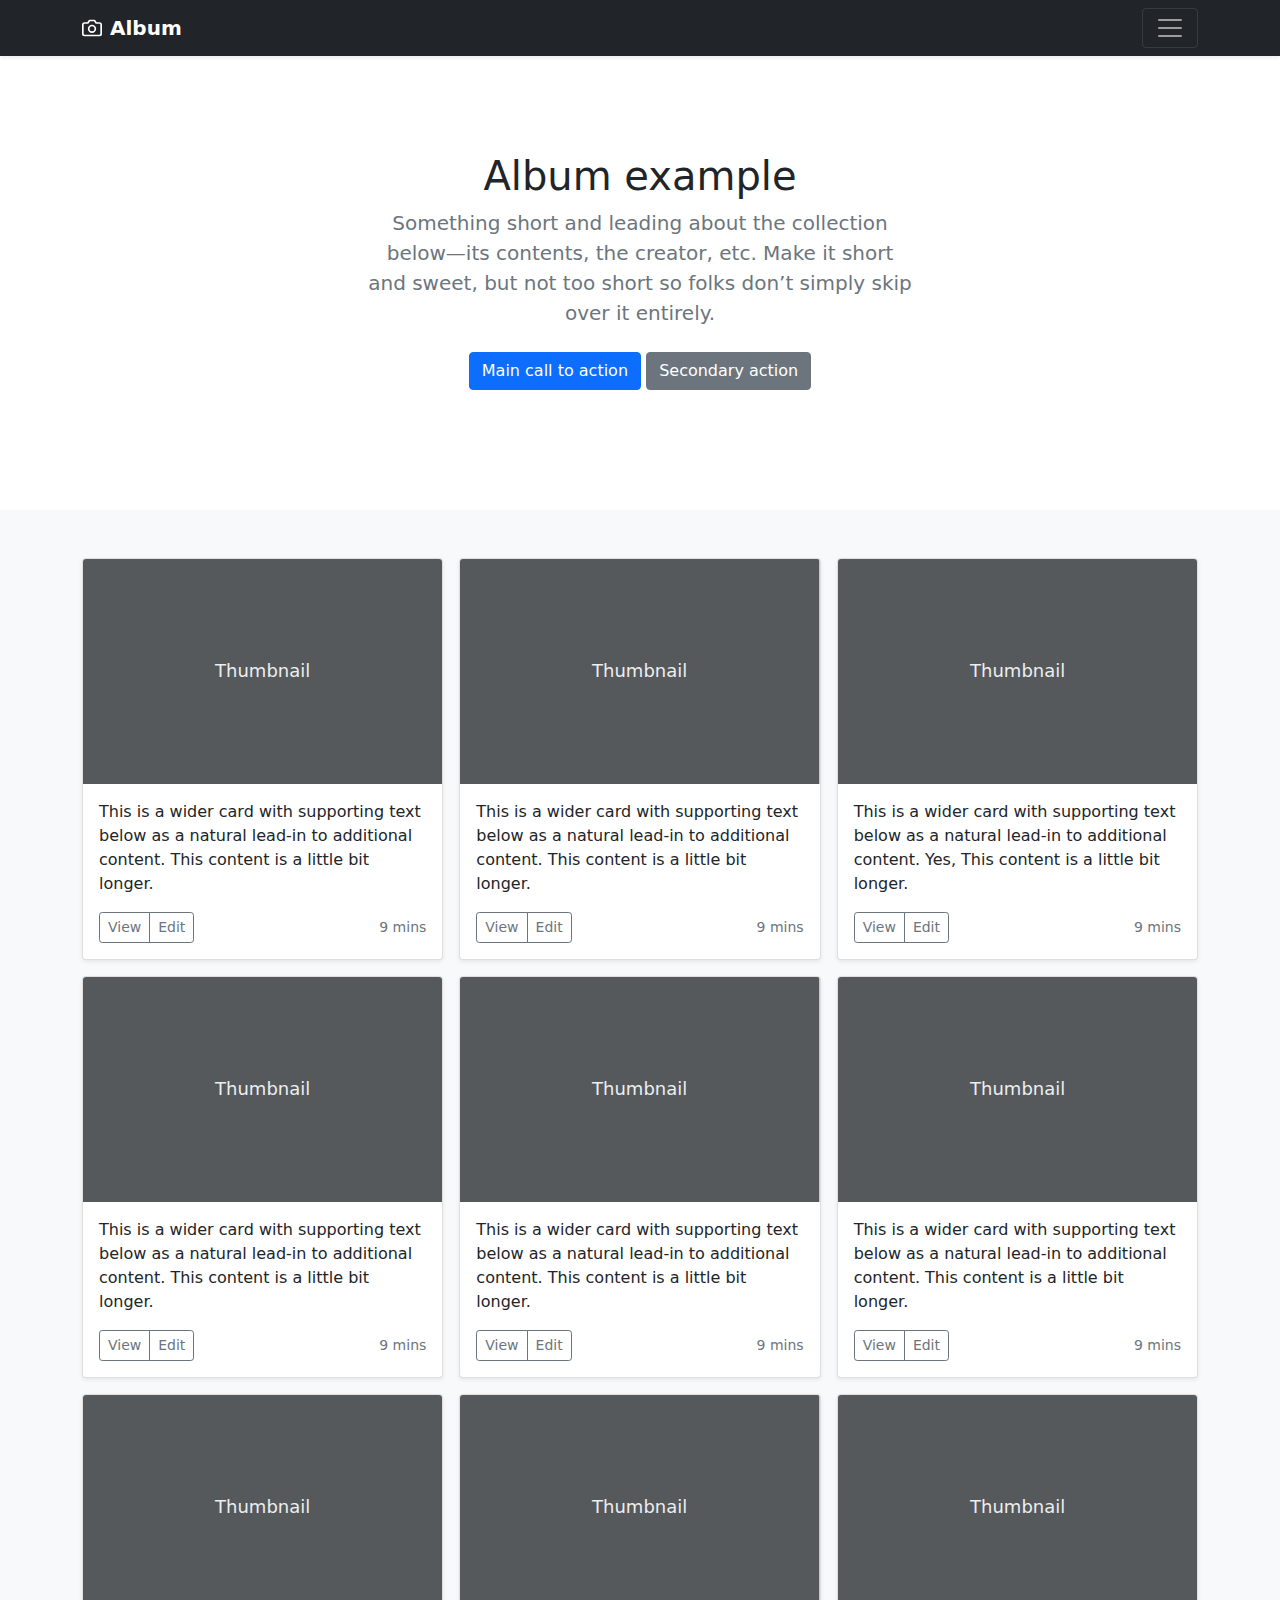
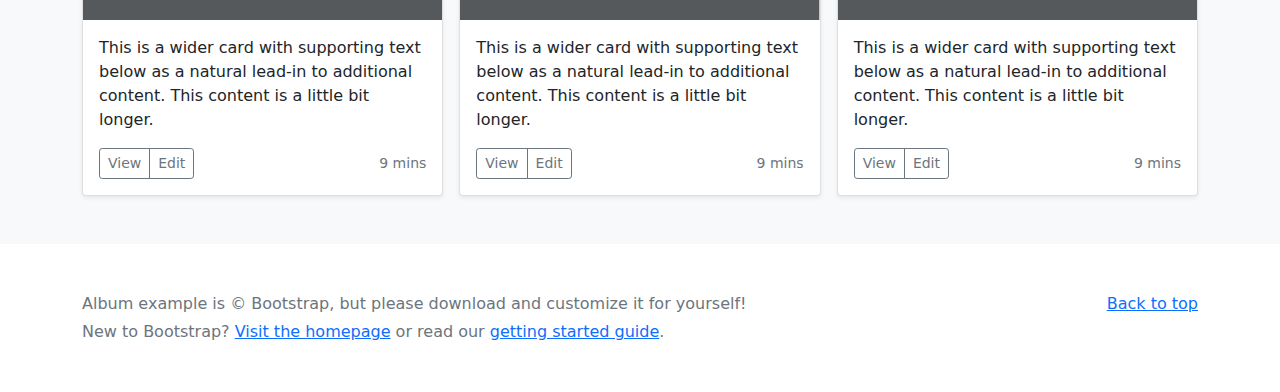
==== bootstrap-5.1.3-examples/album/index.html @ 7b40374b "this is a commit message" ====
<!doctype html>
<html lang="en">
  <head>
    <meta charset="utf-8">
    <meta name="viewport" content="width=device-width, initial-scale=1">
    <meta name="description" content="">
    <meta name="author" content="Mark Otto, Jacob Thornton, and Bootstrap contributors">
    <meta name="generator" content="Hugo 0.88.1">
    <title>Album example · Bootstrap v5.1</title>

    <link rel="canonical" href="https://getbootstrap.com/docs/5.1/examples/album/">

    

    <!-- Bootstrap core CSS -->
<link href="../assets/dist/css/bootstrap.min.css" rel="stylesheet">

    <style>
      .bd-placeholder-img {
        font-size: 1.125rem;
        text-anchor: middle;
        -webkit-user-select: none;
        -moz-user-select: none;
        user-select: none;
      }

      @media (min-width: 768px) {
        .bd-placeholder-img-lg {
          font-size: 3.5rem;
        }
      }
    </style>

    
  </head>
  <body>
    
<header>
  <div class="collapse bg-dark" id="navbarHeader">
    <div class="container">
      <div class="row">
        <div class="col-sm-8 col-md-7 py-4">
          <h4 class="text-white">About</h4>
          <p class="text-muted">Add some information about the album below, the author, or any other background context. Make it a few sentences long so folks can pick up some informative tidbits. Then, link them off to some social networking sites or contact information.</p>
        </div>
        <div class="col-sm-4 offset-md-1 py-4">
          <h4 class="text-white">Contact</h4>
          <ul class="list-unstyled">
            <li><a href="#" class="text-white">Follow on Twitter</a></li>
            <li><a href="#" class="text-white">Like on Facebook</a></li>
            <li><a href="#" class="text-white">Email me</a></li>
          </ul>
        </div>
      </div>
    </div>
  </div>
  <div class="navbar navbar-dark bg-dark shadow-sm">
    <div class="container">
      <a href="#" class="navbar-brand d-flex align-items-center">
        <svg xmlns="http://www.w3.org/2000/svg" width="20" height="20" fill="none" stroke="currentColor" stroke-linecap="round" stroke-linejoin="round" stroke-width="2" aria-hidden="true" class="me-2" viewBox="0 0 24 24"><path d="M23 19a2 2 0 0 1-2 2H3a2 2 0 0 1-2-2V8a2 2 0 0 1 2-2h4l2-3h6l2 3h4a2 2 0 0 1 2 2z"/><circle cx="12" cy="13" r="4"/></svg>
        <strong>Album</strong>
      </a>
      <button class="navbar-toggler" type="button" data-bs-toggle="collapse" data-bs-target="#navbarHeader" aria-controls="navbarHeader" aria-expanded="false" aria-label="Toggle navigation">
        <span class="navbar-toggler-icon"></span>
      </button>
    </div>
  </div>
</header>

<main>

  <section class="py-5 text-center container">
    <div class="row py-lg-5">
      <div class="col-lg-6 col-md-8 mx-auto">
        <h1 class="fw-light">Album example</h1>
        <p class="lead text-muted">Something short and leading about the collection below—its contents, the creator, etc. Make it short and sweet, but not too short so folks don’t simply skip over it entirely.</p>
        <p>
          <a href="#" class="btn btn-primary my-2">Main call to action</a>
          <a href="#" class="btn btn-secondary my-2">Secondary action</a>
        </p>
      </div>
    </div>
  </section>

  <div class="album py-5 bg-light">
    <div class="container">

      <div class="row row-cols-1 row-cols-sm-2 row-cols-md-3 g-3">
        <div class="col">
          <div class="card shadow-sm">
            <svg class="bd-placeholder-img card-img-top" width="100%" height="225" xmlns="http://www.w3.org/2000/svg" role="img" aria-label="Placeholder: Thumbnail" preserveAspectRatio="xMidYMid slice" focusable="false"><title>Placeholder</title><rect width="100%" height="100%" fill="#55595c"/><text x="50%" y="50%" fill="#eceeef" dy=".3em">Thumbnail</text></svg>

            <div class="card-body">
              <p class="card-text">This is a wider card with supporting text below as a natural lead-in to additional content. This content is a little bit longer.</p>
              <div class="d-flex justify-content-between align-items-center">
                <div class="btn-group">
                  <button type="button" class="btn btn-sm btn-outline-secondary">View</button>
                  <button type="button" class="btn btn-sm btn-outline-secondary">Edit</button>
                </div>
                <small class="text-muted">9 mins</small>
              </div>
            </div>
          </div>
        </div>
        <div class="col">
          <div class="card shadow-sm">
            <svg class="bd-placeholder-img card-img-top" width="100%" height="225" xmlns="http://www.w3.org/2000/svg" role="img" aria-label="Placeholder: Thumbnail" preserveAspectRatio="xMidYMid slice" focusable="false"><title>Placeholder</title><rect width="100%" height="100%" fill="#55595c"/><text x="50%" y="50%" fill="#eceeef" dy=".3em">Thumbnail</text></svg>

            <div class="card-body">
              <p class="card-text">This is a wider card with supporting text below as a natural lead-in to additional content. This content is a little bit longer.</p>
              <div class="d-flex justify-content-between align-items-center">
                <div class="btn-group">
                  <button type="button" class="btn btn-sm btn-outline-secondary">View</button>
                  <button type="button" class="btn btn-sm btn-outline-secondary">Edit</button>
                </div>
                <small class="text-muted">9 mins</small>
              </div>
            </div>
          </div>
        </div>
        <div class="col">
          <div class="card shadow-sm">
            <svg class="bd-placeholder-img card-img-top" width="100%" height="225" xmlns="http://www.w3.org/2000/svg" role="img" aria-label="Placeholder: Thumbnail" preserveAspectRatio="xMidYMid slice" focusable="false"><title>Placeholder</title><rect width="100%" height="100%" fill="#55595c"/><text x="50%" y="50%" fill="#eceeef" dy=".3em">Thumbnail</text></svg>

            <div class="card-body">
              <p class="card-text">This is a wider card with supporting text below as a natural lead-in to additional content. Yes, This content is a little bit longer.</p>
              <div class="d-flex justify-content-between align-items-center">
                <div class="btn-group">
                  <button type="button" class="btn btn-sm btn-outline-secondary">View</button>
                  <button type="button" class="btn btn-sm btn-outline-secondary">Edit</button>
                </div>
                <small class="text-muted">9 mins</small>
              </div>
            </div>
          </div>
        </div>

        <div class="col">
          <div class="card shadow-sm">
            <svg class="bd-placeholder-img card-img-top" width="100%" height="225" xmlns="http://www.w3.org/2000/svg" role="img" aria-label="Placeholder: Thumbnail" preserveAspectRatio="xMidYMid slice" focusable="false"><title>Placeholder</title><rect width="100%" height="100%" fill="#55595c"/><text x="50%" y="50%" fill="#eceeef" dy=".3em">Thumbnail</text></svg>

            <div class="card-body">
              <p class="card-text">This is a wider card with supporting text below as a natural lead-in to additional content. This content is a little bit longer.</p>
              <div class="d-flex justify-content-between align-items-center">
                <div class="btn-group">
                  <button type="button" class="btn btn-sm btn-outline-secondary">View</button>
                  <button type="button" class="btn btn-sm btn-outline-secondary">Edit</button>
                </div>
                <small class="text-muted">9 mins</small>
              </div>
            </div>
          </div>
        </div>
        <div class="col">
          <div class="card shadow-sm">
            <svg class="bd-placeholder-img card-img-top" width="100%" height="225" xmlns="http://www.w3.org/2000/svg" role="img" aria-label="Placeholder: Thumbnail" preserveAspectRatio="xMidYMid slice" focusable="false"><title>Placeholder</title><rect width="100%" height="100%" fill="#55595c"/><text x="50%" y="50%" fill="#eceeef" dy=".3em">Thumbnail</text></svg>

            <div class="card-body">
              <p class="card-text">This is a wider card with supporting text below as a natural lead-in to additional content. This content is a little bit longer.</p>
              <div class="d-flex justify-content-between align-items-center">
                <div class="btn-group">
                  <button type="button" class="btn btn-sm btn-outline-secondary">View</button>
                  <button type="button" class="btn btn-sm btn-outline-secondary">Edit</button>
                </div>
                <small class="text-muted">9 mins</small>
              </div>
            </div>
          </div>
        </div>
        <div class="col">
          <div class="card shadow-sm">
            <svg class="bd-placeholder-img card-img-top" width="100%" height="225" xmlns="http://www.w3.org/2000/svg" role="img" aria-label="Placeholder: Thumbnail" preserveAspectRatio="xMidYMid slice" focusable="false"><title>Placeholder</title><rect width="100%" height="100%" fill="#55595c"/><text x="50%" y="50%" fill="#eceeef" dy=".3em">Thumbnail</text></svg>

            <div class="card-body">
              <p class="card-text">This is a wider card with supporting text below as a natural lead-in to additional content. This content is a little bit longer.</p>
              <div class="d-flex justify-content-between align-items-center">
                <div class="btn-group">
                  <button type="button" class="btn btn-sm btn-outline-secondary">View</button>
                  <button type="button" class="btn btn-sm btn-outline-secondary">Edit</button>
                </div>
                <small class="text-muted">9 mins</small>
              </div>
            </div>
          </div>
        </div>

        <div class="col">
          <div class="card shadow-sm">
            <svg class="bd-placeholder-img card-img-top" width="100%" height="225" xmlns="http://www.w3.org/2000/svg" role="img" aria-label="Placeholder: Thumbnail" preserveAspectRatio="xMidYMid slice" focusable="false"><title>Placeholder</title><rect width="100%" height="100%" fill="#55595c"/><text x="50%" y="50%" fill="#eceeef" dy=".3em">Thumbnail</text></svg>

            <div class="card-body">
              <p class="card-text">This is a wider card with supporting text below as a natural lead-in to additional content. This content is a little bit longer.</p>
              <div class="d-flex justify-content-between align-items-center">
                <div class="btn-group">
                  <button type="button" class="btn btn-sm btn-outline-secondary">View</button>
                  <button type="button" class="btn btn-sm btn-outline-secondary">Edit</button>
                </div>
                <small class="text-muted">9 mins</small>
              </div>
            </div>
          </div>
        </div>
        <div class="col">
          <div class="card shadow-sm">
            <svg class="bd-placeholder-img card-img-top" width="100%" height="225" xmlns="http://www.w3.org/2000/svg" role="img" aria-label="Placeholder: Thumbnail" preserveAspectRatio="xMidYMid slice" focusable="false"><title>Placeholder</title><rect width="100%" height="100%" fill="#55595c"/><text x="50%" y="50%" fill="#eceeef" dy=".3em">Thumbnail</text></svg>

            <div class="card-body">
              <p class="card-text">This is a wider card with supporting text below as a natural lead-in to additional content. This content is a little bit longer.</p>
              <div class="d-flex justify-content-between align-items-center">
                <div class="btn-group">
                  <button type="button" class="btn btn-sm btn-outline-secondary">View</button>
                  <button type="button" class="btn btn-sm btn-outline-secondary">Edit</button>
                </div>
                <small class="text-muted">9 mins</small>
              </div>
            </div>
          </div>
        </div>
        <div class="col">
          <div class="card shadow-sm">
            <svg class="bd-placeholder-img card-img-top" width="100%" height="225" xmlns="http://www.w3.org/2000/svg" role="img" aria-label="Placeholder: Thumbnail" preserveAspectRatio="xMidYMid slice" focusable="false"><title>Placeholder</title><rect width="100%" height="100%" fill="#55595c"/><text x="50%" y="50%" fill="#eceeef" dy=".3em">Thumbnail</text></svg>

            <div class="card-body">
              <p class="card-text">This is a wider card with supporting text below as a natural lead-in to additional content. This content is a little bit longer.</p>
              <div class="d-flex justify-content-between align-items-center">
                <div class="btn-group">
                  <button type="button" class="btn btn-sm btn-outline-secondary">View</button>
                  <button type="button" class="btn btn-sm btn-outline-secondary">Edit</button>
                </div>
                <small class="text-muted">9 mins</small>
              </div>
            </div>
          </div>
        </div>
      </div>
    </div>
  </div>

</main>

<footer class="text-muted py-5">
  <div class="container">
    <p class="float-end mb-1">
      <a href="#">Back to top</a>
    </p>
    <p class="mb-1">Album example is &copy; Bootstrap, but please download and customize it for yourself!</p>
    <p class="mb-0">New to Bootstrap? <a href="/">Visit the homepage</a> or read our <a href="../getting-started/introduction/">getting started guide</a>.</p>
  </div>
</footer>


    <script src="../assets/dist/js/bootstrap.bundle.min.js"></script>

      
  </body>
</html>
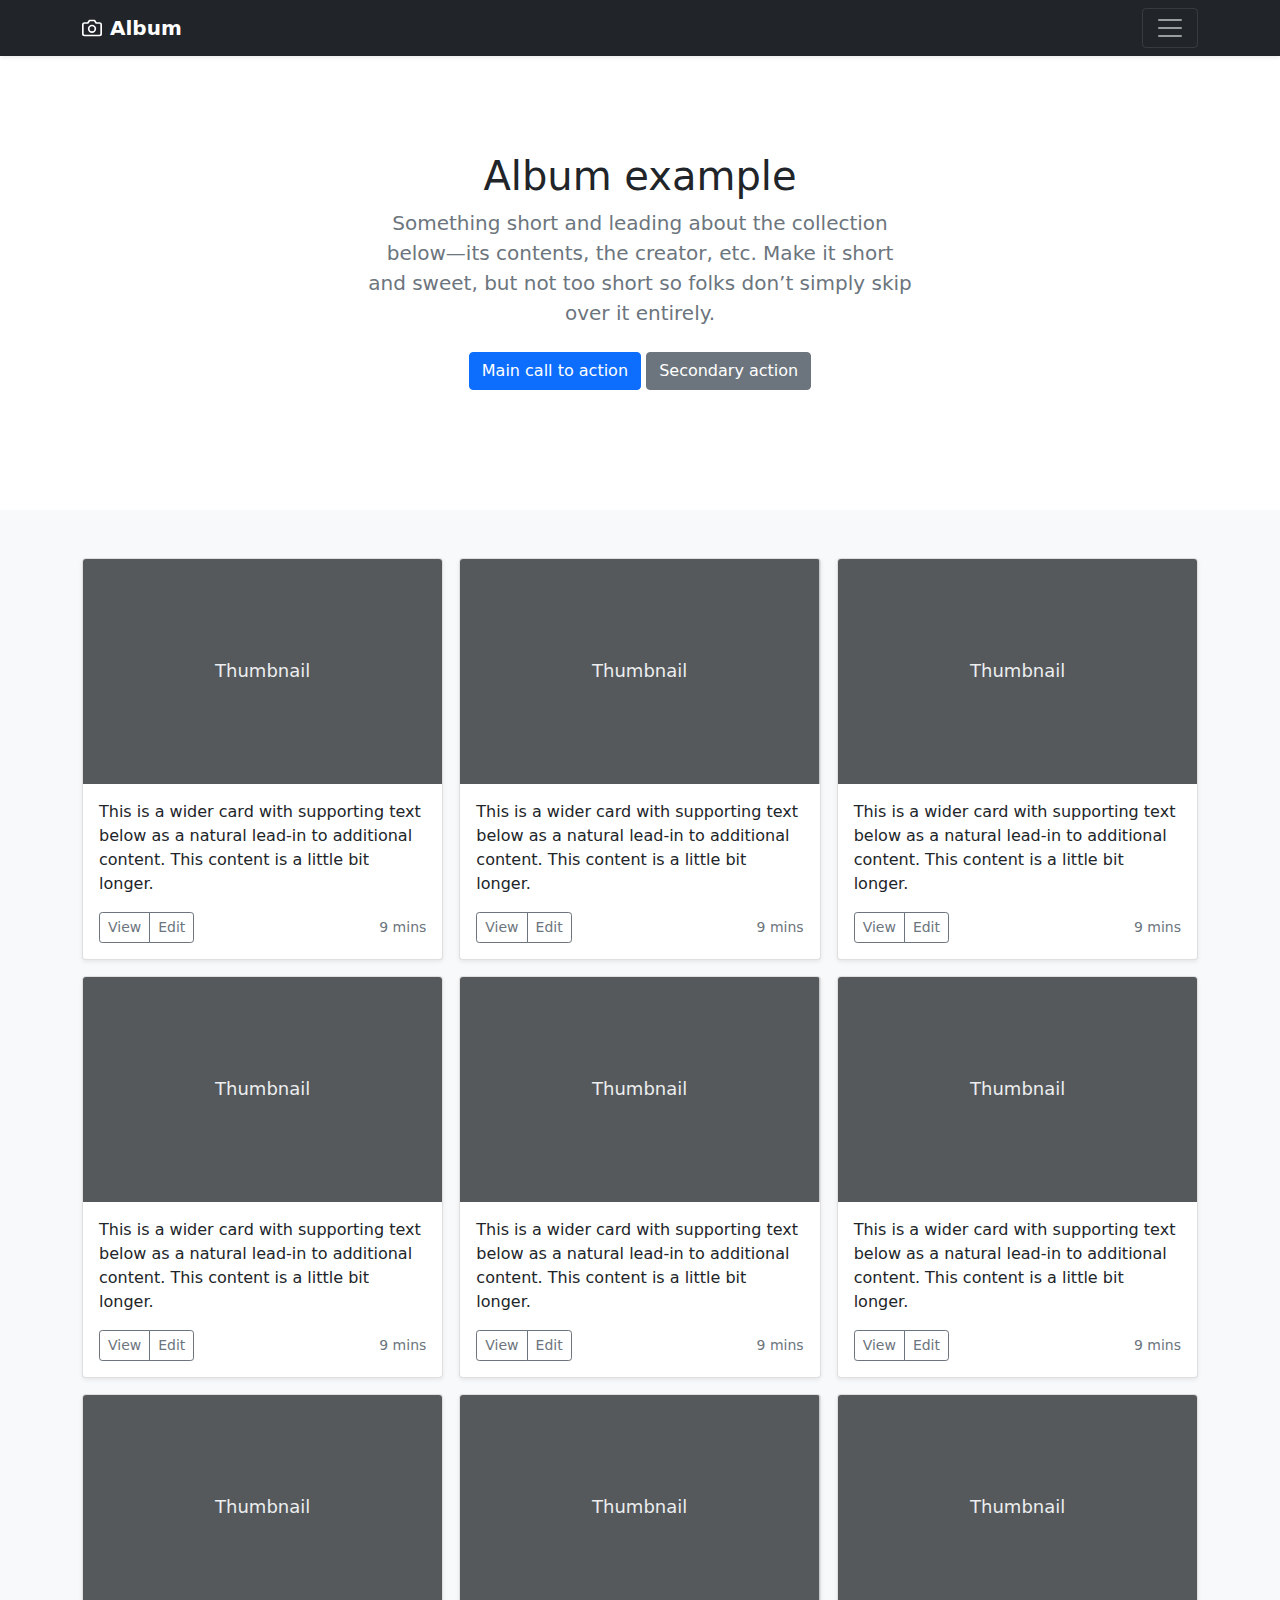
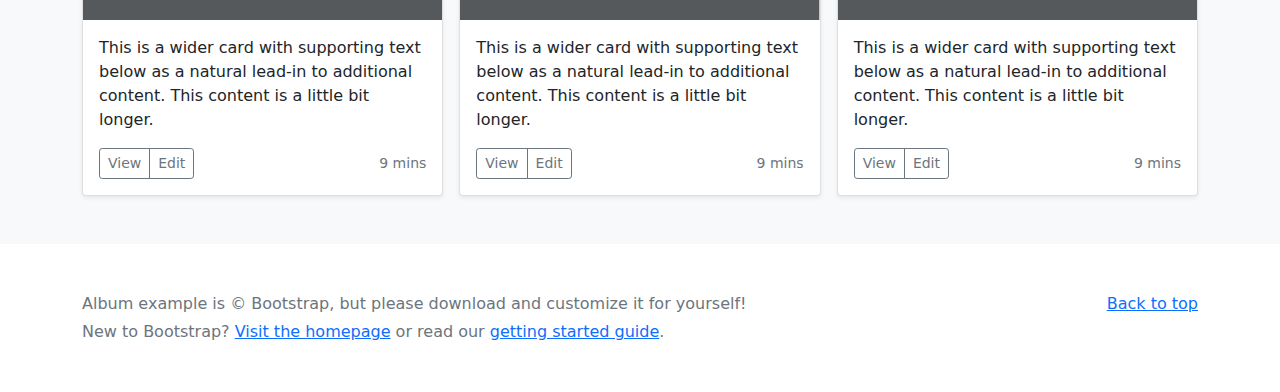
==== commit bc570785: "yesthisisit" ====
--- a/bootstrap-5.1.3-examples/album/index.html
+++ b/bootstrap-5.1.3-examples/album/index.html
@@ -41,7 +41,7 @@
       <div class="row">
         <div class="col-sm-8 col-md-7 py-4">
           <h4 class="text-white">About</h4>
-          <p class="text-muted">Add some information about the album below, the author, or any other background context. Make it a few sentences long so folks can pick up some informative tidbits. Then, link them off to some social networking sites or contact information.</p>
+          <p class="text-muted">Add some information about yes album below, the author, or any other background context. Make it a few sentences long so folks can pick up some informative tidbits. Then, link them off to some social networking sites or contact information.</p>
         </div>
         <div class="col-sm-4 offset-md-1 py-4">
           <h4 class="text-white">Contact</h4>
@@ -123,7 +123,7 @@
             <svg class="bd-placeholder-img card-img-top" width="100%" height="225" xmlns="http://www.w3.org/2000/svg" role="img" aria-label="Placeholder: Thumbnail" preserveAspectRatio="xMidYMid slice" focusable="false"><title>Placeholder</title><rect width="100%" height="100%" fill="#55595c"/><text x="50%" y="50%" fill="#eceeef" dy=".3em">Thumbnail</text></svg>
 
             <div class="card-body">
-              <p class="card-text">This is a wider card with supporting text below as a natural lead-in to additional content. Yes, This content is a little bit longer.</p>
+              <p class="card-text">This is a wider card with supporting text below as a natural lead-in to additional content. This content is a little bit longer.</p>
               <div class="d-flex justify-content-between align-items-center">
                 <div class="btn-group">
                   <button type="button" class="btn btn-sm btn-outline-secondary">View</button>
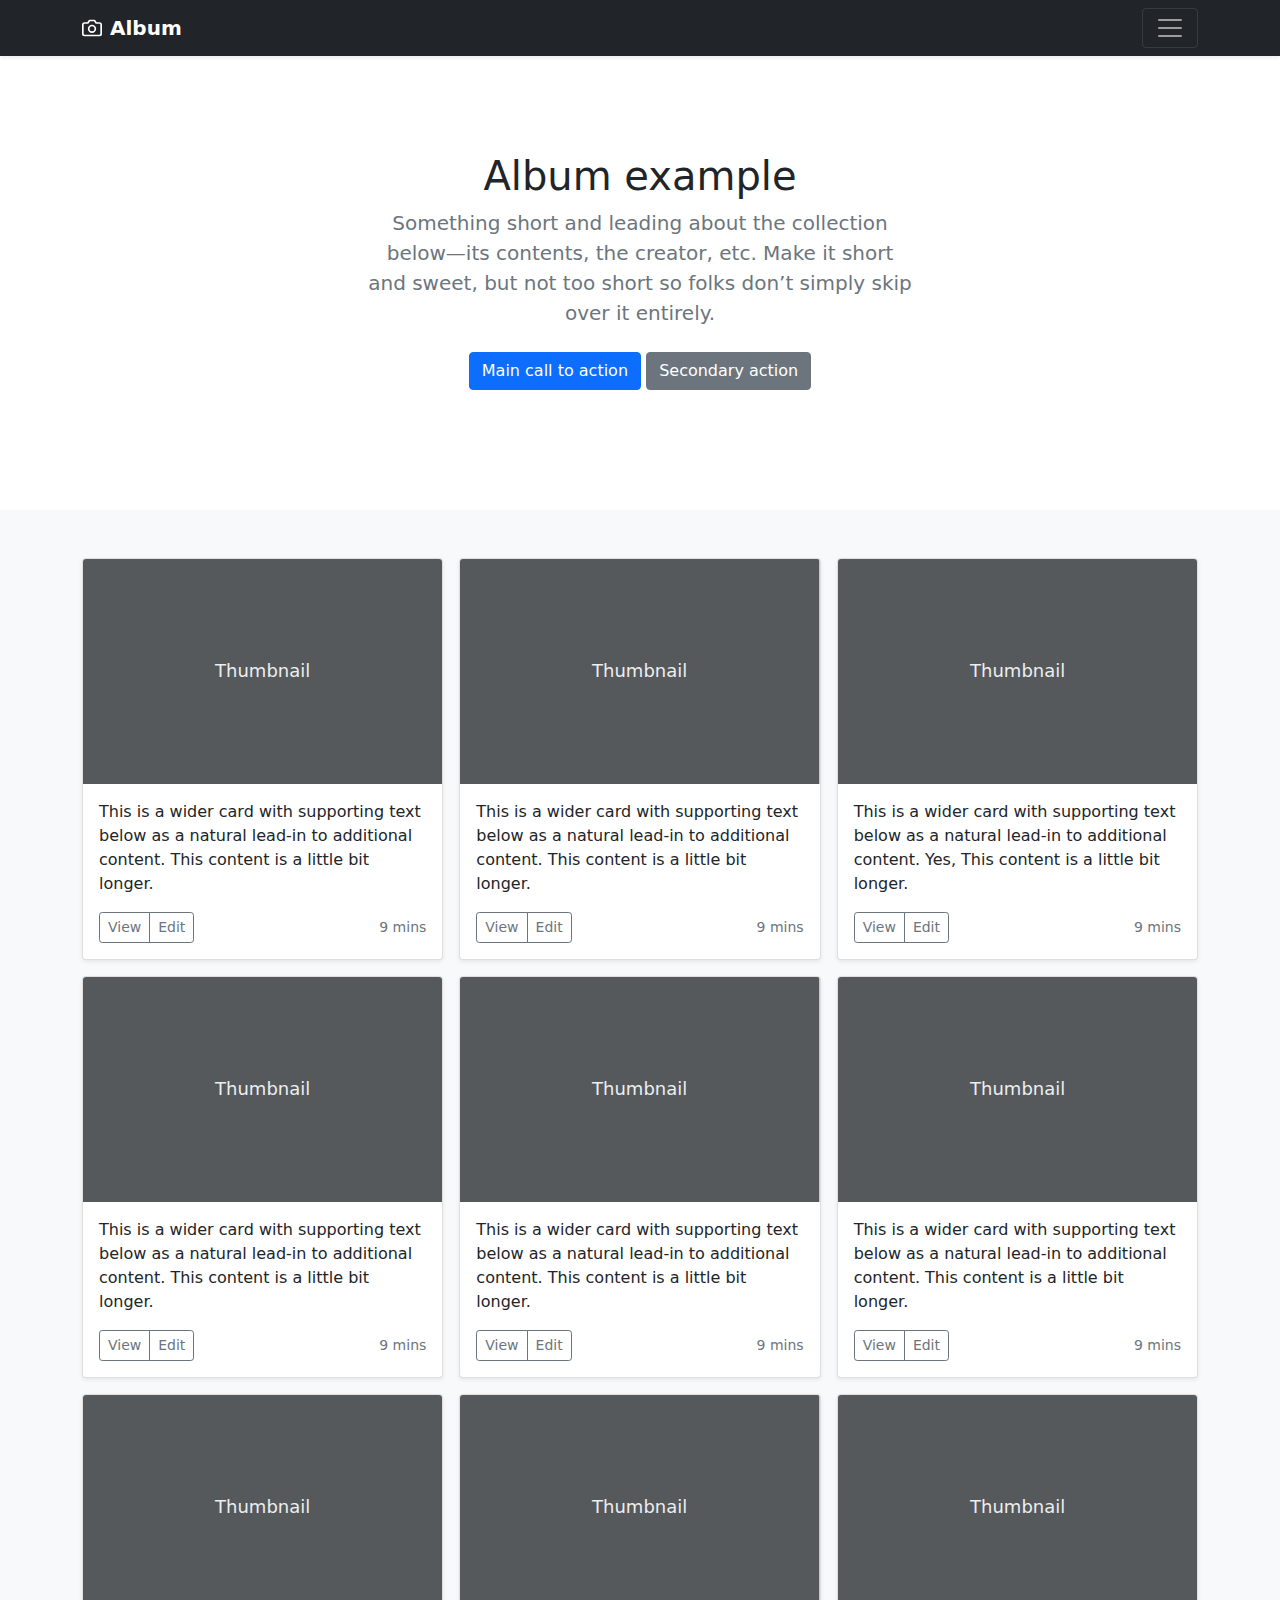
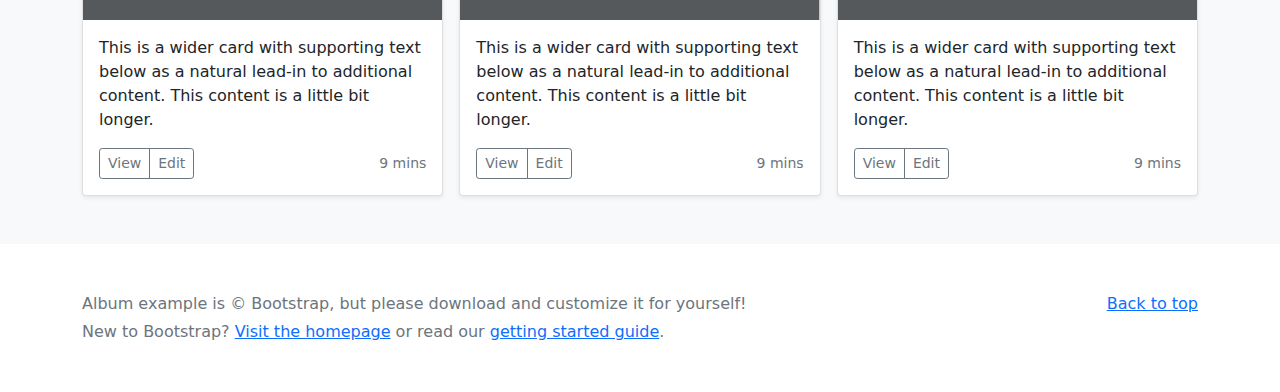
==== commit 8ce1b81c: "Merge branch 'main' of https://github.com/TheLazyJoker/websitedesign" ====
--- a/bootstrap-5.1.3-examples/album/index.html
+++ b/bootstrap-5.1.3-examples/album/index.html
@@ -123,7 +123,7 @@
             <svg class="bd-placeholder-img card-img-top" width="100%" height="225" xmlns="http://www.w3.org/2000/svg" role="img" aria-label="Placeholder: Thumbnail" preserveAspectRatio="xMidYMid slice" focusable="false"><title>Placeholder</title><rect width="100%" height="100%" fill="#55595c"/><text x="50%" y="50%" fill="#eceeef" dy=".3em">Thumbnail</text></svg>
 
             <div class="card-body">
-              <p class="card-text">This is a wider card with supporting text below as a natural lead-in to additional content. This content is a little bit longer.</p>
+              <p class="card-text">This is a wider card with supporting text below as a natural lead-in to additional content. Yes, This content is a little bit longer.</p>
               <div class="d-flex justify-content-between align-items-center">
                 <div class="btn-group">
                   <button type="button" class="btn btn-sm btn-outline-secondary">View</button>
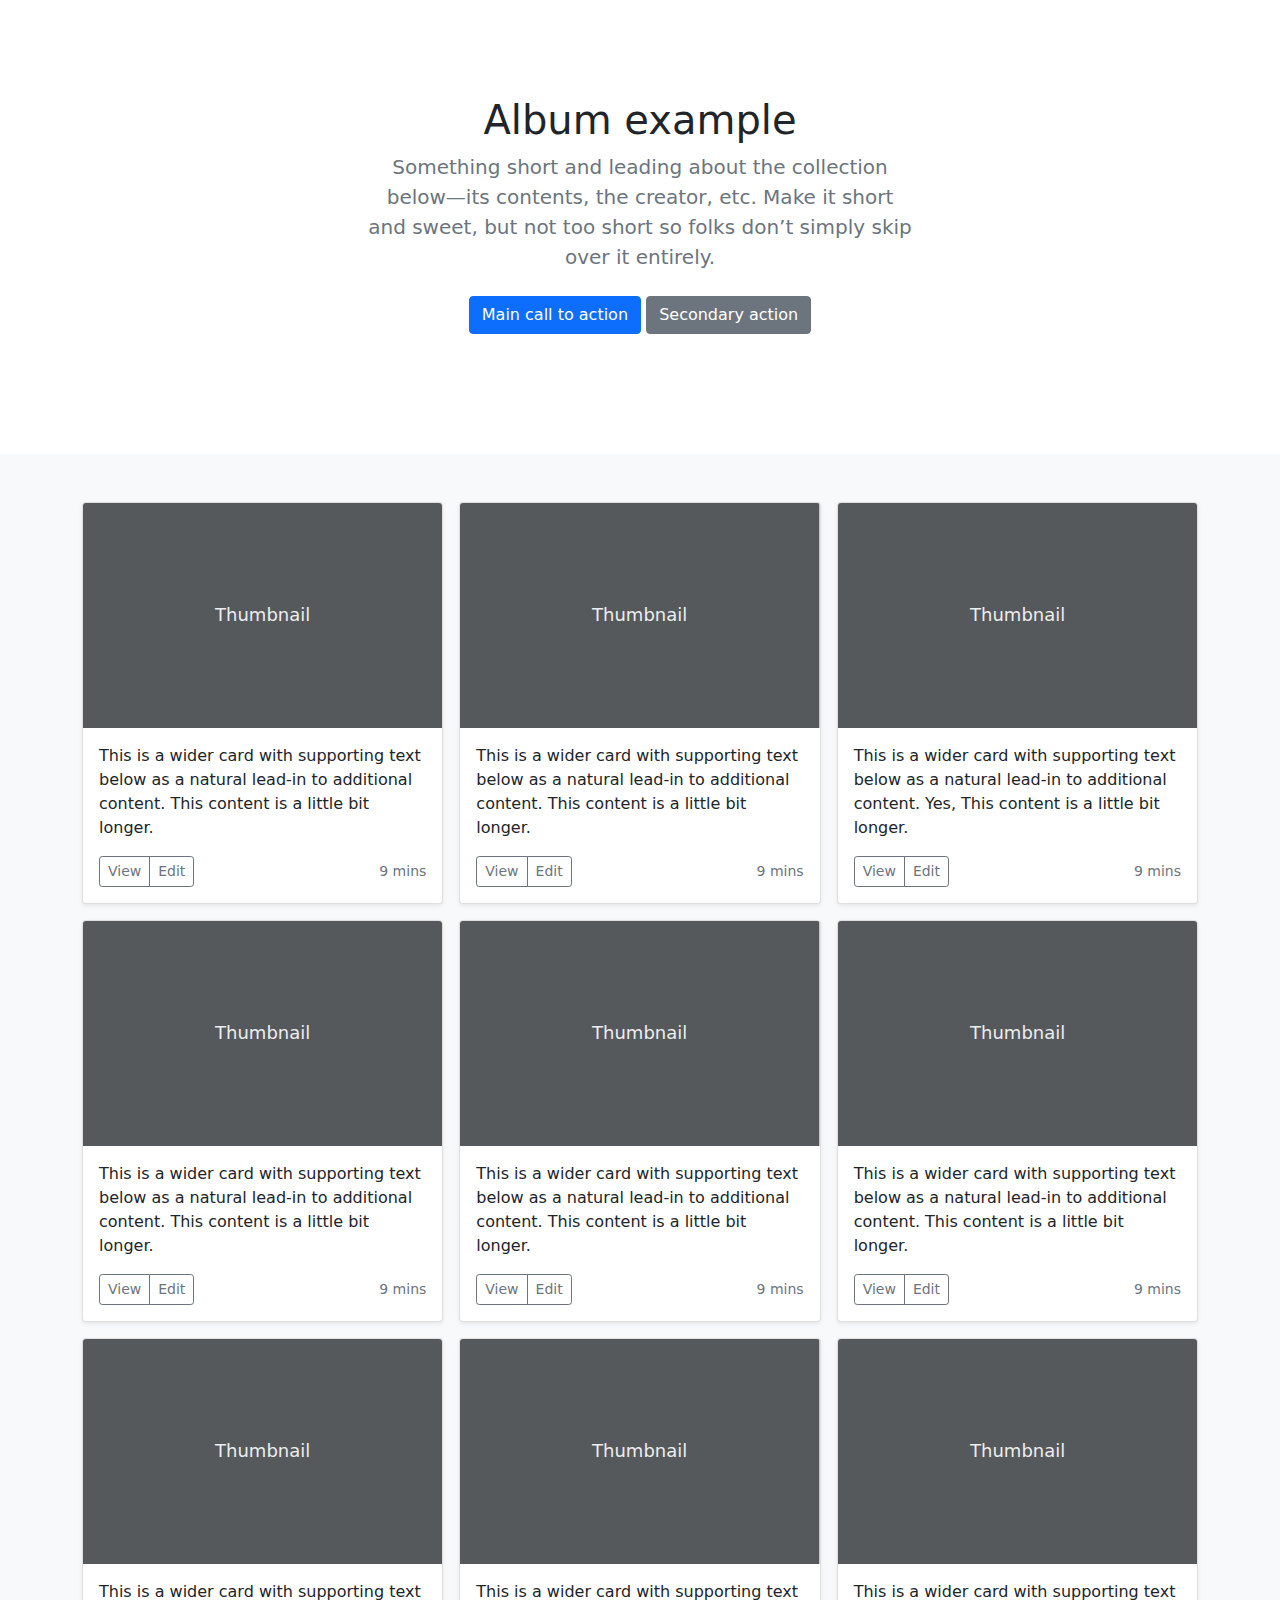
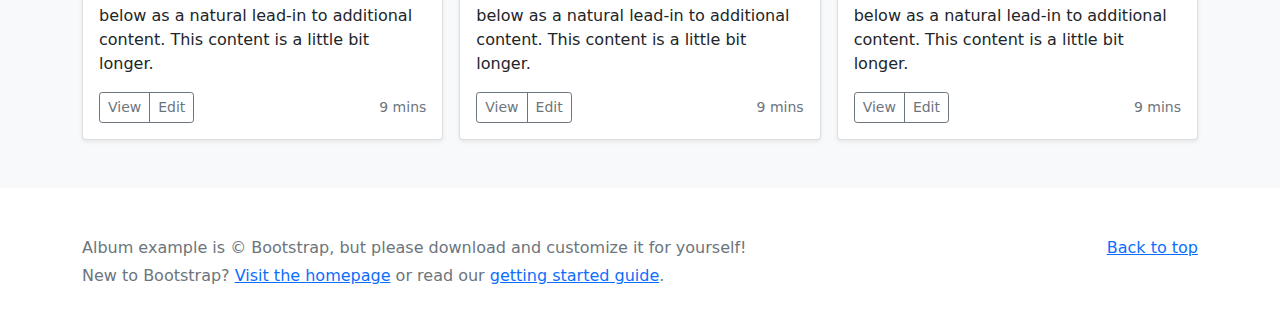
==== commit 3f55d395: "no header" ====
--- a/bootstrap-5.1.3-examples/album/index.html
+++ b/bootstrap-5.1.3-examples/album/index.html
@@ -9,6 +9,8 @@
     <title>Album example · Bootstrap v5.1</title>
 
     <link rel="canonical" href="https://getbootstrap.com/docs/5.1/examples/album/">
+    <script src="https://cdn.jsdelivr.net/npm/bootstrap@5.1.3/dist/js/bootstrap.bundle.min.js" integrity="sha384-ka7Sk0Gln4gmtz2MlQnikT1wXgYsOg+OMhuP+IlRH9sENBO0LRn5q+8nbTov4+1p" crossorigin="anonymous"></script>
+
 
     
 
@@ -35,37 +37,7 @@
   </head>
   <body>
     
-<header>
-  <div class="collapse bg-dark" id="navbarHeader">
-    <div class="container">
-      <div class="row">
-        <div class="col-sm-8 col-md-7 py-4">
-          <h4 class="text-white">About</h4>
-          <p class="text-muted">Add some information about yes album below, the author, or any other background context. Make it a few sentences long so folks can pick up some informative tidbits. Then, link them off to some social networking sites or contact information.</p>
-        </div>
-        <div class="col-sm-4 offset-md-1 py-4">
-          <h4 class="text-white">Contact</h4>
-          <ul class="list-unstyled">
-            <li><a href="#" class="text-white">Follow on Twitter</a></li>
-            <li><a href="#" class="text-white">Like on Facebook</a></li>
-            <li><a href="#" class="text-white">Email me</a></li>
-          </ul>
-        </div>
-      </div>
-    </div>
-  </div>
-  <div class="navbar navbar-dark bg-dark shadow-sm">
-    <div class="container">
-      <a href="#" class="navbar-brand d-flex align-items-center">
-        <svg xmlns="http://www.w3.org/2000/svg" width="20" height="20" fill="none" stroke="currentColor" stroke-linecap="round" stroke-linejoin="round" stroke-width="2" aria-hidden="true" class="me-2" viewBox="0 0 24 24"><path d="M23 19a2 2 0 0 1-2 2H3a2 2 0 0 1-2-2V8a2 2 0 0 1 2-2h4l2-3h6l2 3h4a2 2 0 0 1 2 2z"/><circle cx="12" cy="13" r="4"/></svg>
-        <strong>Album</strong>
-      </a>
-      <button class="navbar-toggler" type="button" data-bs-toggle="collapse" data-bs-target="#navbarHeader" aria-controls="navbarHeader" aria-expanded="false" aria-label="Toggle navigation">
-        <span class="navbar-toggler-icon"></span>
-      </button>
-    </div>
-  </div>
-</header>
+
 
 <main>
 
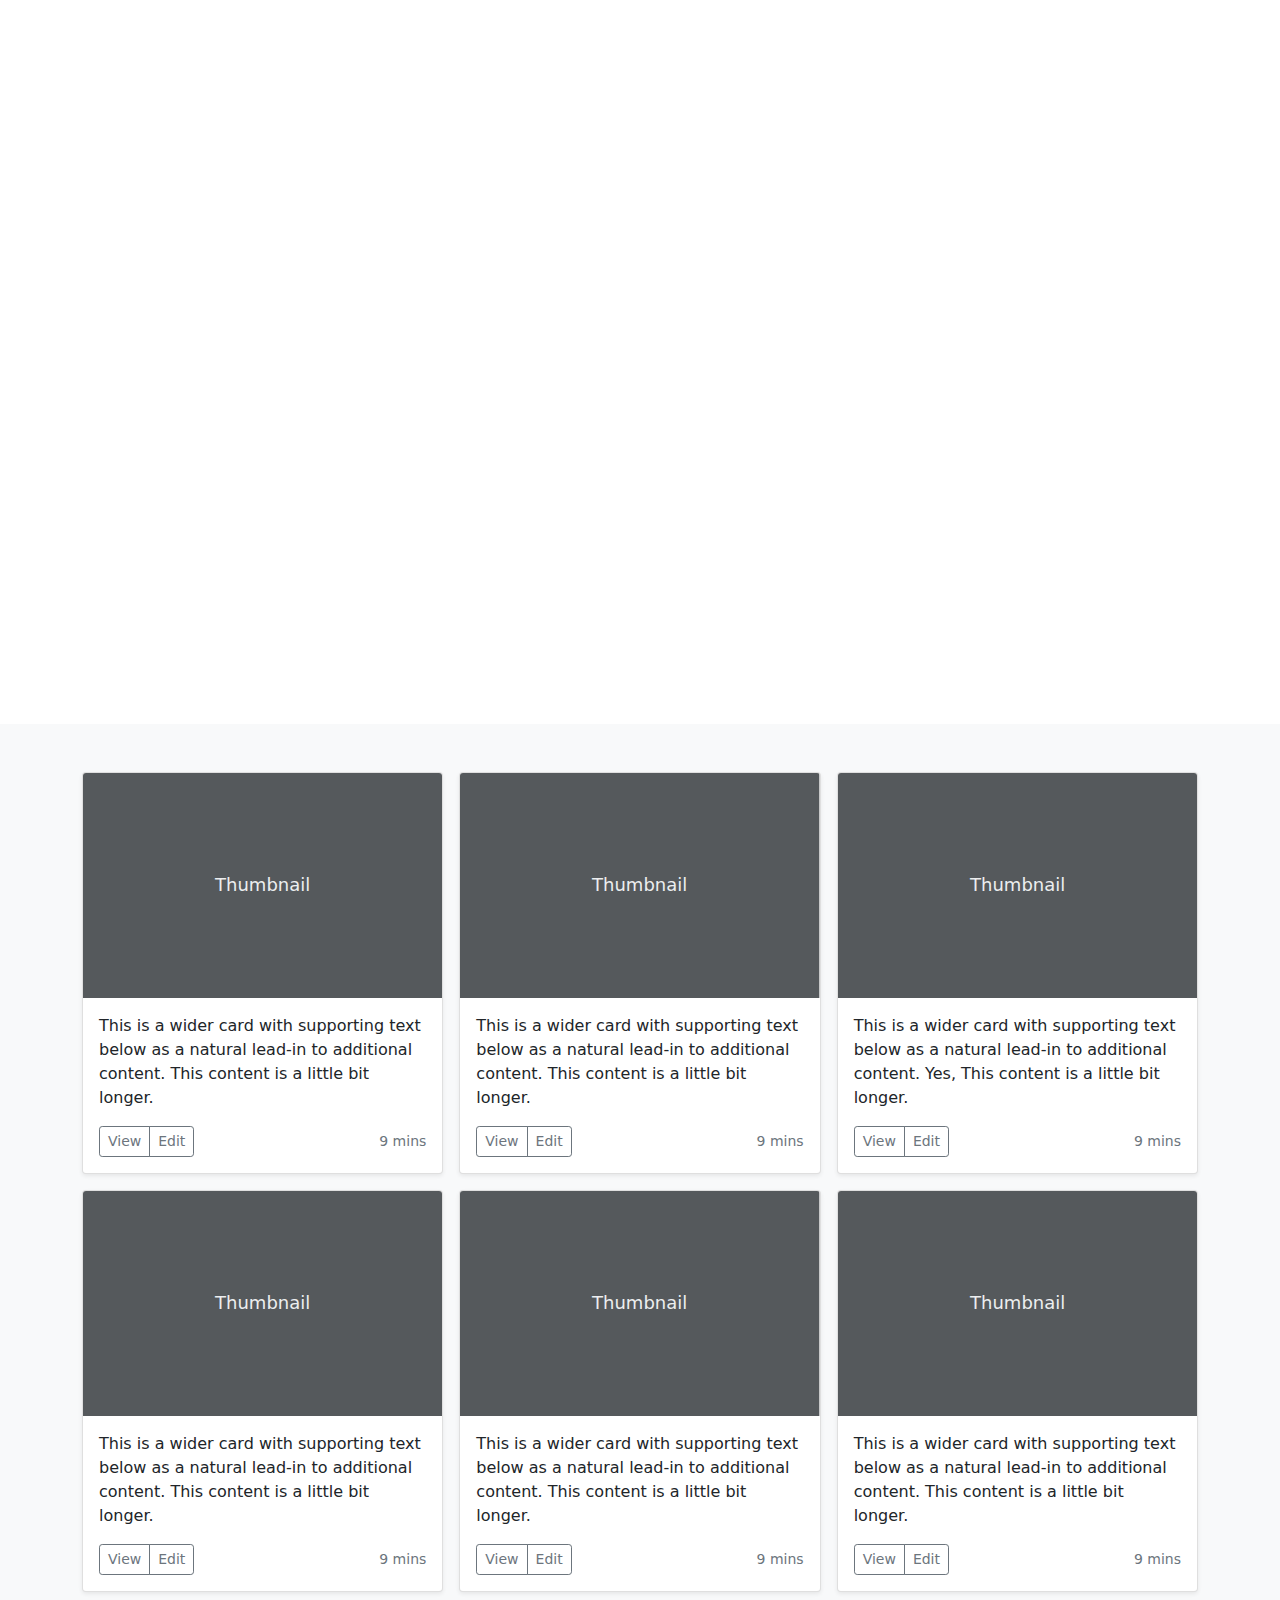
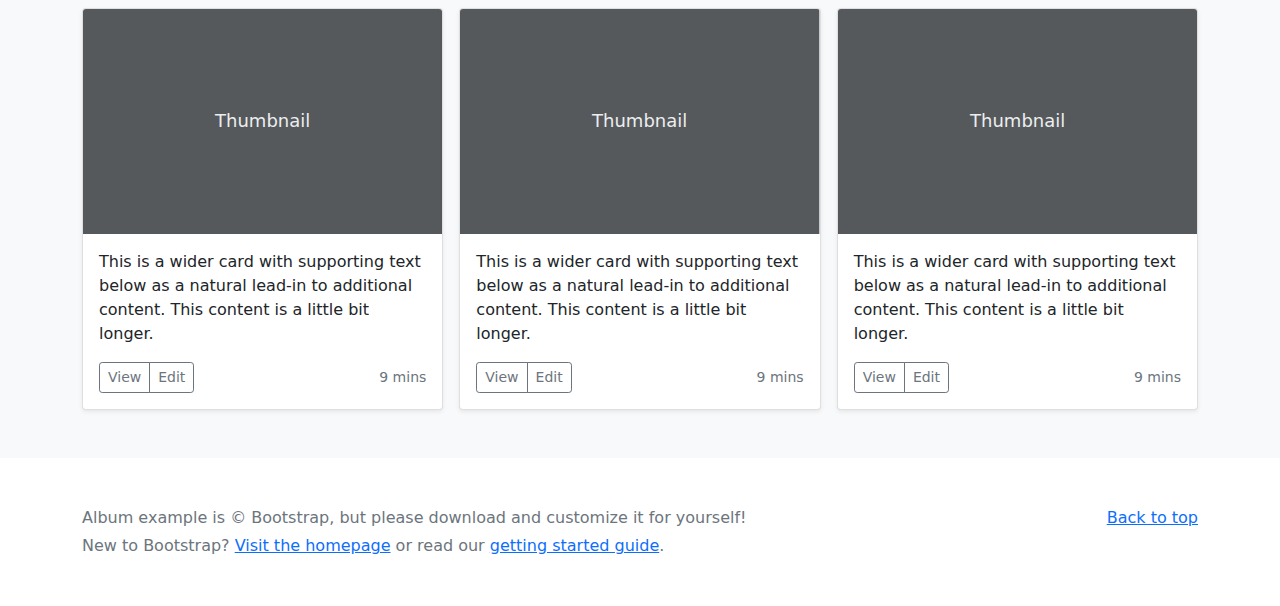
==== commit f68d99c8: "yes" ====
--- a/bootstrap-5.1.3-examples/album/index.html
+++ b/bootstrap-5.1.3-examples/album/index.html
@@ -42,17 +42,12 @@
 <main>
 
   <section class="py-5 text-center container">
-    <div class="row py-lg-5">
-      <div class="col-lg-6 col-md-8 mx-auto">
-        <h1 class="fw-light">Album example</h1>
-        <p class="lead text-muted">Something short and leading about the collection below—its contents, the creator, etc. Make it short and sweet, but not too short so folks don’t simply skip over it entirely.</p>
-        <p>
-          <a href="#" class="btn btn-primary my-2">Main call to action</a>
-          <a href="#" class="btn btn-secondary my-2">Secondary action</a>
-        </p>
-      </div>
+    <div class="ratio ratio-16x9">
+      <iframe width="560" height="315" src="https://www.youtube.com/embed/videoseries?list=PLsyvDWwjkTqtOmqAiTzzfHspTAztB-udL" frameborder="0" gesture="media" allow="encrypted-media" allowfullscreen></iframe>
     </div>
   </section>
+
+ 
 
   <div class="album py-5 bg-light">
     <div class="container">
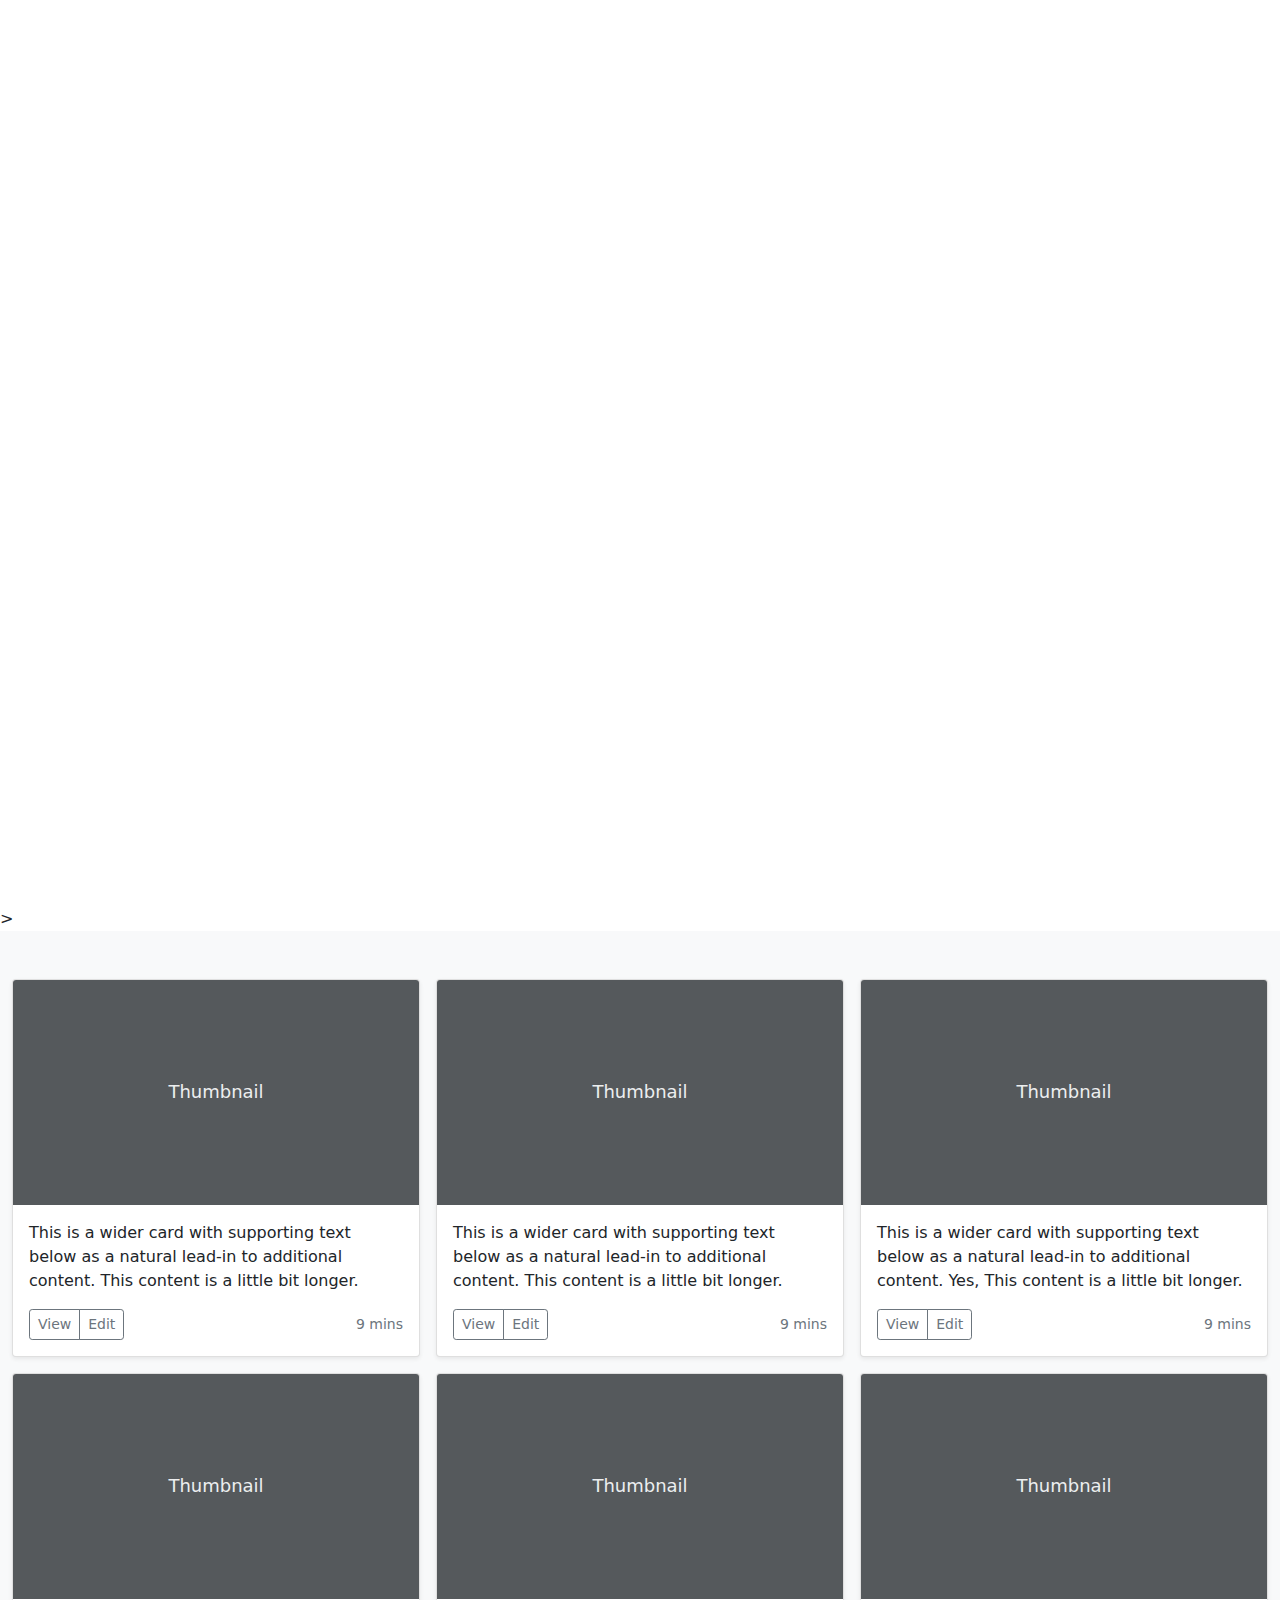
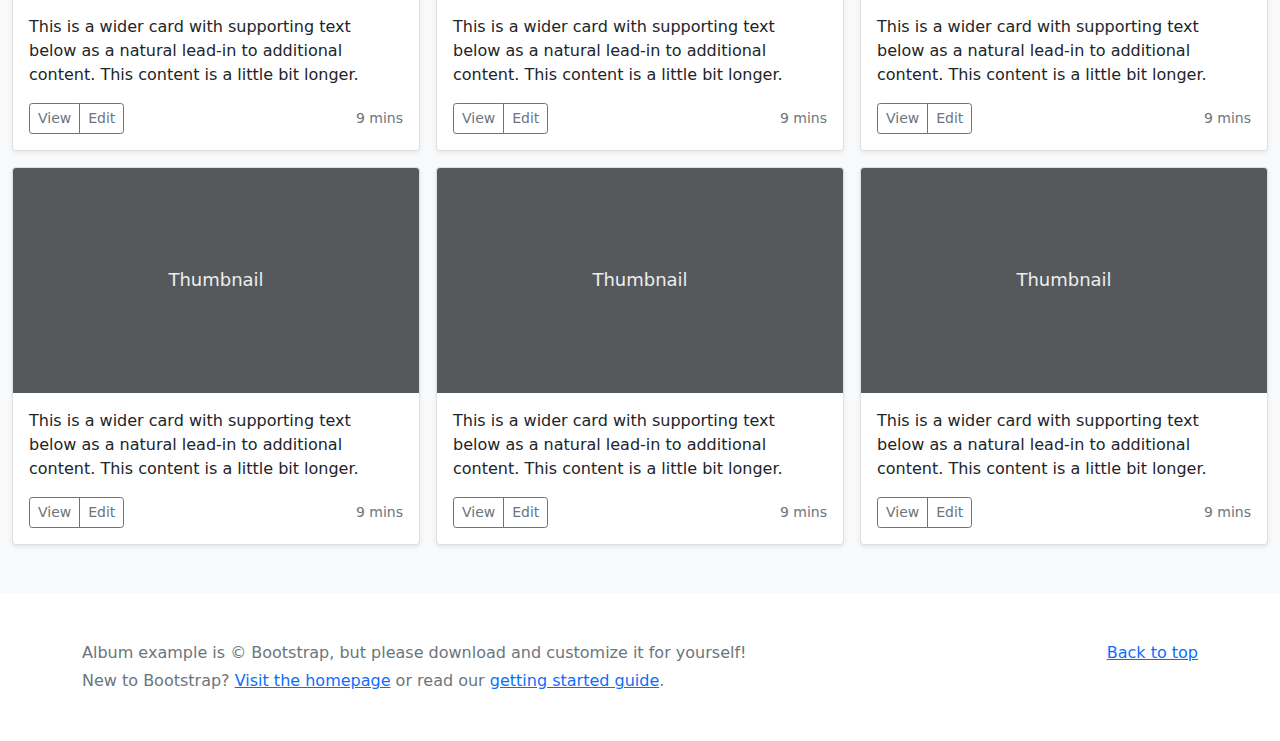
==== commit 1ded4b8d: "yesmate" ====
--- a/bootstrap-5.1.3-examples/album/index.html
+++ b/bootstrap-5.1.3-examples/album/index.html
@@ -31,26 +31,33 @@
           font-size: 3.5rem;
         }
       }
-    </style>
+      
+      #youtube-1{
+        width:100%!important;
+        height:100vh;
+        marign:0 ;
+        padding:0
+      }
+     
+      
+      </style>
 
     
   </head>
   <body>
+  <main>
     
-
-
-<main>
-
-  <section class="py-5 text-center container">
-    <div class="ratio ratio-16x9">
-      <iframe width="560" height="315" src="https://www.youtube.com/embed/videoseries?list=PLsyvDWwjkTqtOmqAiTzzfHspTAztB-udL" frameborder="0" gesture="media" allow="encrypted-media" allowfullscreen></iframe>
-    </div>
-  </section>
+  <div id="video" class="embed-video">
+    <div class="embed-container">
+      <iframe id="youtube-1" src="https://www.youtube.com/embed/JpQzMOhD5yE?autoplay=1&mute=1" title="YouTube video player" frameborder="0" allow="accelerometer; autoplay; clipboard-write; encrypted-media; gyroscope; picture-in-picture; web-share" allowfullscreen></iframe>
+    </div>>
+  </div>
+  
 
  
 
   <div class="album py-5 bg-light">
-    <div class="container">
+    <div class="container-fluid">
 
       <div class="row row-cols-1 row-cols-sm-2 row-cols-md-3 g-3">
         <div class="col">
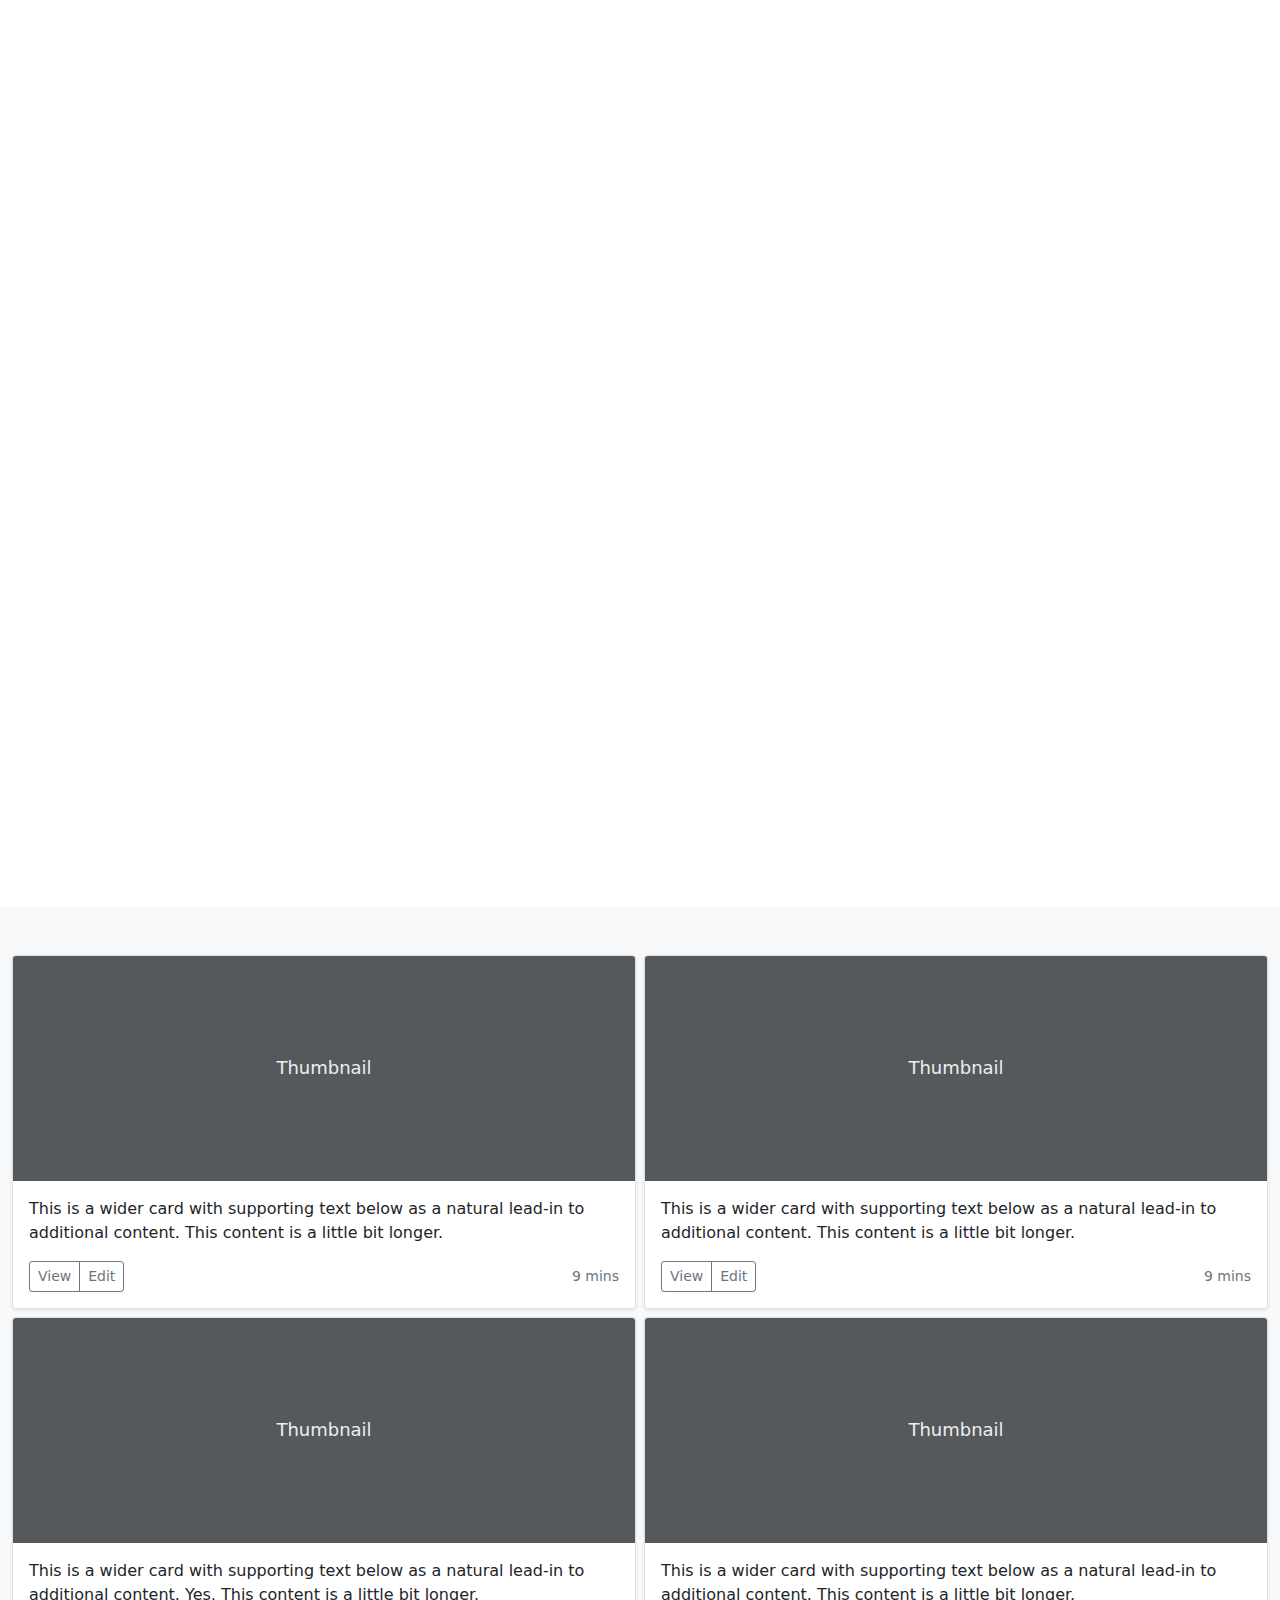
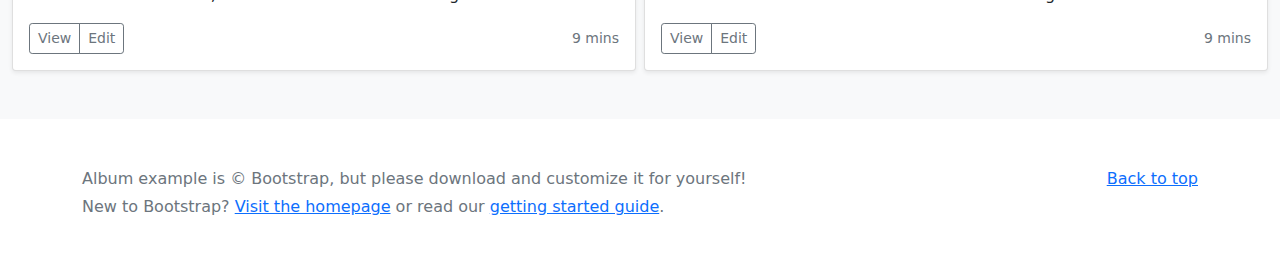
==== commit e90bf7f9: "yes" ====
--- a/bootstrap-5.1.3-examples/album/index.html
+++ b/bootstrap-5.1.3-examples/album/index.html
@@ -32,11 +32,15 @@
         }
       }
       
+      #video1-container{
+
+
+
+      }
+
       #youtube-1{
         width:100%!important;
         height:100vh;
-        marign:0 ;
-        padding:0
       }
      
       
@@ -47,19 +51,14 @@
   <body>
   <main>
     
-  <div id="video" class="embed-video">
-    <div class="embed-container">
+  <div class=".container-fluid">
       <iframe id="youtube-1" src="https://www.youtube.com/embed/JpQzMOhD5yE?autoplay=1&mute=1" title="YouTube video player" frameborder="0" allow="accelerometer; autoplay; clipboard-write; encrypted-media; gyroscope; picture-in-picture; web-share" allowfullscreen></iframe>
-    </div>>
   </div>
   
 
- 
-
   <div class="album py-5 bg-light">
     <div class="container-fluid">
-
-      <div class="row row-cols-1 row-cols-sm-2 row-cols-md-3 g-3">
+      <div class="row row-cols-1 row-cols-sm-2 g-2">
         <div class="col">
           <div class="card shadow-sm">
             <svg class="bd-placeholder-img card-img-top" width="100%" height="225" xmlns="http://www.w3.org/2000/svg" role="img" aria-label="Placeholder: Thumbnail" preserveAspectRatio="xMidYMid slice" focusable="false"><title>Placeholder</title><rect width="100%" height="100%" fill="#55595c"/><text x="50%" y="50%" fill="#eceeef" dy=".3em">Thumbnail</text></svg>
@@ -108,88 +107,6 @@
             </div>
           </div>
         </div>
-
-        <div class="col">
-          <div class="card shadow-sm">
-            <svg class="bd-placeholder-img card-img-top" width="100%" height="225" xmlns="http://www.w3.org/2000/svg" role="img" aria-label="Placeholder: Thumbnail" preserveAspectRatio="xMidYMid slice" focusable="false"><title>Placeholder</title><rect width="100%" height="100%" fill="#55595c"/><text x="50%" y="50%" fill="#eceeef" dy=".3em">Thumbnail</text></svg>
-
-            <div class="card-body">
-              <p class="card-text">This is a wider card with supporting text below as a natural lead-in to additional content. This content is a little bit longer.</p>
-              <div class="d-flex justify-content-between align-items-center">
-                <div class="btn-group">
-                  <button type="button" class="btn btn-sm btn-outline-secondary">View</button>
-                  <button type="button" class="btn btn-sm btn-outline-secondary">Edit</button>
-                </div>
-                <small class="text-muted">9 mins</small>
-              </div>
-            </div>
-          </div>
-        </div>
-        <div class="col">
-          <div class="card shadow-sm">
-            <svg class="bd-placeholder-img card-img-top" width="100%" height="225" xmlns="http://www.w3.org/2000/svg" role="img" aria-label="Placeholder: Thumbnail" preserveAspectRatio="xMidYMid slice" focusable="false"><title>Placeholder</title><rect width="100%" height="100%" fill="#55595c"/><text x="50%" y="50%" fill="#eceeef" dy=".3em">Thumbnail</text></svg>
-
-            <div class="card-body">
-              <p class="card-text">This is a wider card with supporting text below as a natural lead-in to additional content. This content is a little bit longer.</p>
-              <div class="d-flex justify-content-between align-items-center">
-                <div class="btn-group">
-                  <button type="button" class="btn btn-sm btn-outline-secondary">View</button>
-                  <button type="button" class="btn btn-sm btn-outline-secondary">Edit</button>
-                </div>
-                <small class="text-muted">9 mins</small>
-              </div>
-            </div>
-          </div>
-        </div>
-        <div class="col">
-          <div class="card shadow-sm">
-            <svg class="bd-placeholder-img card-img-top" width="100%" height="225" xmlns="http://www.w3.org/2000/svg" role="img" aria-label="Placeholder: Thumbnail" preserveAspectRatio="xMidYMid slice" focusable="false"><title>Placeholder</title><rect width="100%" height="100%" fill="#55595c"/><text x="50%" y="50%" fill="#eceeef" dy=".3em">Thumbnail</text></svg>
-
-            <div class="card-body">
-              <p class="card-text">This is a wider card with supporting text below as a natural lead-in to additional content. This content is a little bit longer.</p>
-              <div class="d-flex justify-content-between align-items-center">
-                <div class="btn-group">
-                  <button type="button" class="btn btn-sm btn-outline-secondary">View</button>
-                  <button type="button" class="btn btn-sm btn-outline-secondary">Edit</button>
-                </div>
-                <small class="text-muted">9 mins</small>
-              </div>
-            </div>
-          </div>
-        </div>
-
-        <div class="col">
-          <div class="card shadow-sm">
-            <svg class="bd-placeholder-img card-img-top" width="100%" height="225" xmlns="http://www.w3.org/2000/svg" role="img" aria-label="Placeholder: Thumbnail" preserveAspectRatio="xMidYMid slice" focusable="false"><title>Placeholder</title><rect width="100%" height="100%" fill="#55595c"/><text x="50%" y="50%" fill="#eceeef" dy=".3em">Thumbnail</text></svg>
-
-            <div class="card-body">
-              <p class="card-text">This is a wider card with supporting text below as a natural lead-in to additional content. This content is a little bit longer.</p>
-              <div class="d-flex justify-content-between align-items-center">
-                <div class="btn-group">
-                  <button type="button" class="btn btn-sm btn-outline-secondary">View</button>
-                  <button type="button" class="btn btn-sm btn-outline-secondary">Edit</button>
-                </div>
-                <small class="text-muted">9 mins</small>
-              </div>
-            </div>
-          </div>
-        </div>
-        <div class="col">
-          <div class="card shadow-sm">
-            <svg class="bd-placeholder-img card-img-top" width="100%" height="225" xmlns="http://www.w3.org/2000/svg" role="img" aria-label="Placeholder: Thumbnail" preserveAspectRatio="xMidYMid slice" focusable="false"><title>Placeholder</title><rect width="100%" height="100%" fill="#55595c"/><text x="50%" y="50%" fill="#eceeef" dy=".3em">Thumbnail</text></svg>
-
-            <div class="card-body">
-              <p class="card-text">This is a wider card with supporting text below as a natural lead-in to additional content. This content is a little bit longer.</p>
-              <div class="d-flex justify-content-between align-items-center">
-                <div class="btn-group">
-                  <button type="button" class="btn btn-sm btn-outline-secondary">View</button>
-                  <button type="button" class="btn btn-sm btn-outline-secondary">Edit</button>
-                </div>
-                <small class="text-muted">9 mins</small>
-              </div>
-            </div>
-          </div>
-        </div>
         <div class="col">
           <div class="card shadow-sm">
             <svg class="bd-placeholder-img card-img-top" width="100%" height="225" xmlns="http://www.w3.org/2000/svg" role="img" aria-label="Placeholder: Thumbnail" preserveAspectRatio="xMidYMid slice" focusable="false"><title>Placeholder</title><rect width="100%" height="100%" fill="#55595c"/><text x="50%" y="50%" fill="#eceeef" dy=".3em">Thumbnail</text></svg>
